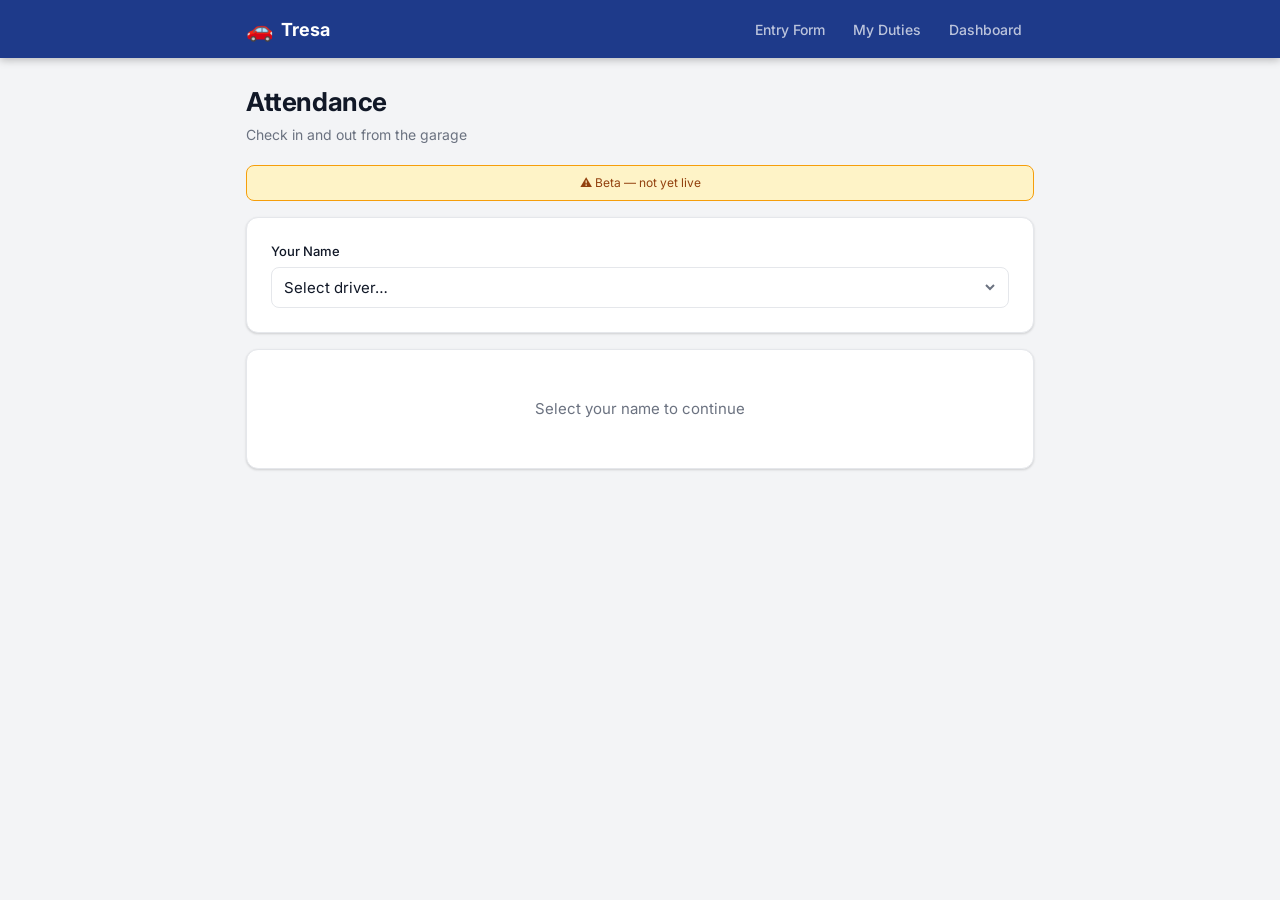
==== attendance.html @ 0ba32986 "Add attendance page (beta) with garage-gated check-in/out - New attendance.html page (not linked in " ====
<!DOCTYPE html>
<html lang="en">
<head>
  <meta charset="UTF-8">
  <meta name="viewport" content="width=device-width, initial-scale=1.0">
  <title>Tresa – Attendance</title>
  <link rel="stylesheet" href="css/styles.css">
  <link rel="preconnect" href="https://fonts.googleapis.com">
  <link href="https://fonts.googleapis.com/css2?family=Inter:wght@400;500;600;700&display=swap" rel="stylesheet">
  <style>
    .location-card {
      text-align: center;
      padding: 28px 20px;
    }
    .location-icon { font-size: 52px; margin-bottom: 10px; }
    .location-label { font-size: 17px; font-weight: 600; margin-bottom: 4px; }
    .location-sub   { font-size: 13px; color: var(--text-muted); }
    .action-btn {
      width: 100%;
      padding: 18px;
      font-size: 18px;
      font-weight: 700;
      border: none;
      border-radius: 12px;
      cursor: pointer;
      transition: background 0.2s, opacity 0.2s;
      color: #fff;
    }
    .action-btn:disabled { opacity: 0.45; cursor: not-allowed; }
    .action-btn.checkin  { background: #16a34a; }
    .action-btn.checkout { background: #dc2626; }
    .log-row {
      display: flex;
      align-items: center;
      justify-content: space-between;
      padding: 11px 0;
      border-bottom: 1px solid var(--border);
      font-size: 14px;
    }
    .log-row:last-child { border-bottom: none; }
    .badge-checkin  { background: #dcfce7; color: #16a34a; padding: 3px 10px; border-radius: 20px; font-weight: 600; font-size: 12px; }
    .badge-checkout { background: #fee2e2; color: #dc2626; padding: 3px 10px; border-radius: 20px; font-weight: 600; font-size: 12px; }
    .beta-banner {
      background: #fef3c7;
      border: 1px solid #f59e0b;
      border-radius: 8px;
      padding: 8px 14px;
      font-size: 12px;
      color: #92400e;
      margin-bottom: 16px;
      text-align: center;
    }
  </style>
</head>
<body>

<header class="app-header">
  <div class="container">
    <div class="header-inner">
      <a class="brand" href="index.html">
        <span class="brand-icon">🚗</span> Tresa
      </a>
      <nav class="nav">
        <a href="index.html"     class="nav-link">Entry Form</a>
        <a href="my-duties.html" class="nav-link">My Duties</a>
        <a href="dashboard.html" class="nav-link">Dashboard</a>
      </nav>
    </div>
  </div>
</header>

<main class="main">
  <div class="container">

    <div class="page-header">
      <h1>Attendance</h1>
      <p>Check in and out from the garage</p>
    </div>

    <div class="beta-banner">⚠️ Beta — not yet live</div>

    <!-- Driver picker -->
    <div class="card" style="margin-bottom:16px">
      <div class="field" style="margin:0">
        <label for="driverPicker">Your Name</label>
        <select id="driverPicker" onchange="selectDriver()">
          <option value="">Select driver…</option>
        </select>
      </div>
    </div>

    <!-- Prompt when no driver selected -->
    <div id="noDriver" class="card" style="text-align:center;padding:48px 20px;color:var(--text-muted)">
      Select your name to continue
    </div>

    <!-- Main content (hidden until driver selected) -->
    <div id="content" style="display:none">

      <!-- Location status -->
      <div class="card location-card" style="margin-bottom:16px">
        <div id="locationIcon" class="location-icon">📍</div>
        <div id="locationLabel" class="location-label" style="color:var(--text-muted)">Getting your location…</div>
        <div id="locationSub"   class="location-sub"></div>
      </div>

      <!-- Check-in / Check-out button -->
      <div style="margin-bottom:16px">
        <button id="actionBtn" class="action-btn checkin" onclick="handleAction()" disabled>
          Check In
        </button>
      </div>

      <!-- Today's log -->
      <div class="card">
        <div class="section-title"><span class="section-icon">🗒️</span> Today's Log</div>
        <div id="todayLog" style="color:var(--text-muted);text-align:center;padding:16px">Loading…</div>
      </div>

    </div>

  </div>
</main>

<script src="js/config.js"></script>
<script src="js/attendance.js"></script>
</body>
</html>
---- css/styles.css ----
/* ── Variables ─────────────────────────────────────────────────── */
:root {
  --primary:       #1d4ed8;
  --primary-dark:  #1e3a8a;
  --primary-light: #eff6ff;
  --success:       #15803d;
  --success-light: #dcfce7;
  --error:         #dc2626;
  --error-light:   #fee2e2;
  --warning:       #b45309;
  --warning-light: #fef3c7;
  --text:          #111827;
  --text-muted:    #6b7280;
  --border:        #e5e7eb;
  --bg:            #f3f4f6;
  --card:          #ffffff;
  --shadow:        0 1px 3px rgba(0,0,0,.10), 0 1px 2px rgba(0,0,0,.06);
  --shadow-md:     0 4px 6px rgba(0,0,0,.07), 0 2px 4px rgba(0,0,0,.06);
  --r:             8px;
  --r-lg:          12px;
}

/* ── Reset ─────────────────────────────────────────────────────── */
*, *::before, *::after { box-sizing: border-box; margin: 0; padding: 0; }

body {
  font-family: 'Inter', -apple-system, BlinkMacSystemFont, 'Segoe UI', sans-serif;
  background: var(--bg);
  color: var(--text);
  line-height: 1.5;
  min-height: 100vh;
  font-size: 15px;
}

/* ── Layout ─────────────────────────────────────────────────────── */
.container      { max-width: 820px;  margin: 0 auto; padding: 0 16px; }
.container-wide { max-width: 1160px; margin: 0 auto; padding: 0 16px; }

/* ── Header ─────────────────────────────────────────────────────── */
.app-header {
  background: var(--primary-dark);
  position: sticky; top: 0; z-index: 100;
  box-shadow: 0 2px 8px rgba(0,0,0,.25);
}
.header-inner {
  display: flex; align-items: center; justify-content: space-between;
  height: 58px;
}
.brand {
  display: flex; align-items: center; gap: 8px;
  color: #fff; text-decoration: none; font-weight: 700; font-size: 18px;
}
.brand-icon { font-size: 22px; }
.nav { display: flex; gap: 4px; }
.nav-link {
  color: rgba(255,255,255,.7); text-decoration: none;
  padding: 6px 12px; border-radius: 6px;
  font-size: 14px; font-weight: 500;
  transition: background .15s, color .15s;
}
.nav-link:hover, .nav-link.active {
  color: #fff; background: rgba(255,255,255,.18);
}

/* ── Main ───────────────────────────────────────────────────────── */
.main { padding: 24px 0 56px; }
.page-header { margin-bottom: 20px; }
.page-header h1 { font-size: 26px; font-weight: 700; letter-spacing: -.4px; }
.page-header p  { color: var(--text-muted); margin-top: 3px; font-size: 14px; }

/* ── Cards / Sections ───────────────────────────────────────────── */
.card {
  background: var(--card); border-radius: var(--r-lg);
  padding: 24px; box-shadow: var(--shadow);
  border: 1px solid var(--border);
}
.section-title {
  font-size: 15px; font-weight: 600;
  display: flex; align-items: center; gap: 8px;
  padding-bottom: 14px; margin-bottom: 18px;
  border-bottom: 1px solid var(--border);
}
.section-icon { font-size: 17px; }

/* ── Form grid ──────────────────────────────────────────────────── */
.form-stack { display: flex; flex-direction: column; gap: 18px; }
.grid { display: grid; gap: 14px;
  grid-template-columns: repeat(auto-fill, minmax(200px, 1fr)); }
.grid-2 { grid-template-columns: repeat(2, 1fr); }
.grid-3 { grid-template-columns: repeat(3, 1fr); }

.field { display: flex; flex-direction: column; gap: 5px; }
label  { font-size: 13px; font-weight: 500; }
.req   { color: var(--error); }

input, select {
  padding: 10px 12px;
  border: 1.5px solid var(--border);
  border-radius: var(--r);
  font-size: 15px; font-family: inherit;
  color: var(--text); background: #fff;
  width: 100%;
  transition: border-color .15s, box-shadow .15s;
  -webkit-appearance: none; appearance: none;
}
select {
  background-image: url("data:image/svg+xml,%3Csvg xmlns='http://www.w3.org/2000/svg' width='16' height='16' fill='none' stroke='%236b7280' stroke-width='2'%3E%3Cpolyline points='4 6 8 10 12 6'/%3E%3C/svg%3E");
  background-repeat: no-repeat; background-position: right 10px center;
  padding-right: 34px;
}
input:focus, select:focus {
  outline: none;
  border-color: var(--primary);
  box-shadow: 0 0 0 3px var(--primary-light);
}
input::placeholder { color: #9ca3af; }

/* ── Toggle (Yes / No) ──────────────────────────────────────────── */
.toggle-row   { display: flex; align-items: center; gap: 14px; flex-wrap: wrap; }
.toggle-group { display: flex; border: 1.5px solid var(--border); border-radius: var(--r); overflow: hidden; }
.toggle-btn {
  padding: 9px 22px; border: none; cursor: pointer;
  font-size: 14px; font-weight: 500; color: var(--text-muted);
  background: #fff; transition: background .15s, color .15s;
}
.toggle-btn.active  { background: var(--primary); color: #fff; }
.toggle-btn:hover:not(.active) { background: var(--bg); }

/* ── Live summary boxes ──────────────────────────────────────────── */
.info-box {
  border-radius: var(--r); padding: 12px 16px;
  display: flex; gap: 20px; flex-wrap: wrap;
  margin-top: 14px; font-size: 14px;
}
.info-box.blue   { background: var(--primary-light); }
.info-box.green  { background: var(--success-light); }
.info-box.yellow { background: var(--warning-light); }

.info-stat { display: flex; flex-direction: column; gap: 1px; }
.info-label { font-size: 12px; font-weight: 500; color: var(--text-muted); text-transform: uppercase; letter-spacing: .04em; }
.info-value { font-size: 18px; font-weight: 700; color: var(--primary-dark); }
.info-box.green .info-value  { color: var(--success); }
.info-box.yellow .info-value { color: var(--warning); }

.ot-preview {
  margin-top: 14px; border-radius: var(--r);
  padding: 14px 16px; background: var(--success-light);
  border: 1px solid #86efac;
  font-size: 14px; line-height: 1.7;
}
.ot-preview strong { font-weight: 600; }
.ot-preview .ot-total {
  font-size: 16px; font-weight: 700; color: var(--success);
  margin-top: 6px; padding-top: 6px; border-top: 1px solid #86efac;
}

/* ── Expenses total ──────────────────────────────────────────────── */
.exp-total {
  text-align: right; font-size: 15px;
  color: var(--text-muted); margin-top: 14px;
}
.exp-total strong { color: var(--error); font-size: 20px; margin-left: 6px; }

/* ── Buttons ─────────────────────────────────────────────────────── */
.btn {
  display: inline-flex; align-items: center; justify-content: center; gap: 6px;
  padding: 10px 20px; border: none; border-radius: var(--r);
  font-size: 14px; font-weight: 600; cursor: pointer;
  transition: background .15s, opacity .15s; text-decoration: none;
}
.btn-primary { background: var(--primary); color: #fff; }
.btn-primary:hover { background: var(--primary-dark); }
.btn-outline {
  background: var(--card); color: var(--text);
  border: 1.5px solid var(--border);
}
.btn-outline:hover { background: var(--bg); }
.btn-lg { padding: 13px 28px; font-size: 16px; width: 100%; }
.btn:disabled { opacity: .55; cursor: not-allowed; }

/* ── Alerts ──────────────────────────────────────────────────────── */
.alert {
  padding: 14px 18px; border-radius: var(--r);
  font-size: 14px; font-weight: 500; margin-top: 14px;
}
.alert-success { background: var(--success-light); color: var(--success); border: 1px solid #86efac; }
.alert-error   { background: var(--error-light);   color: var(--error);   border: 1px solid #fca5a5; }
.alert-warn    { background: var(--warning-light);  color: var(--warning); border: 1px solid #fcd34d; }

/* ── Dashboard stats grid ────────────────────────────────────────── */
.stats-grid { display: grid; gap: 14px; grid-template-columns: repeat(auto-fill, minmax(170px, 1fr)); margin-bottom: 20px; }
.stat-card { background: var(--card); border-radius: var(--r-lg); padding: 18px 20px; box-shadow: var(--shadow); border: 1px solid var(--border); }
.stat-label { font-size: 12px; font-weight: 500; color: var(--text-muted); text-transform: uppercase; letter-spacing: .05em; }
.stat-value { font-size: 26px; font-weight: 700; letter-spacing: -1px; margin-top: 4px; }
.stat-sub   { font-size: 12px; color: var(--text-muted); margin-top: 2px; }

/* ── Filter bar ──────────────────────────────────────────────────── */
.filter-bar {
  background: var(--card); border-radius: var(--r-lg);
  padding: 14px 18px; box-shadow: var(--shadow);
  border: 1px solid var(--border); margin-bottom: 18px;
  display: flex; flex-wrap: wrap; gap: 12px; align-items: flex-end;
}
.filter-field { display: flex; flex-direction: column; gap: 4px; flex: 1; min-width: 130px; }
.filter-field label { font-size: 11px; text-transform: uppercase; letter-spacing: .05em; color: var(--text-muted); font-weight: 600; }
.filter-field input, .filter-field select { font-size: 14px; padding: 7px 10px; }

/* ── Tabs ────────────────────────────────────────────────────────── */
.tabs {
  display: flex; gap: 4px; background: var(--card);
  padding: 5px; border-radius: var(--r-lg);
  box-shadow: var(--shadow); border: 1px solid var(--border);
  margin-bottom: 18px; flex-wrap: wrap;
}
.tab {
  flex: 1; min-width: 90px; padding: 8px 14px;
  border: none; background: transparent; border-radius: var(--r);
  font-size: 14px; font-weight: 500; cursor: pointer;
  color: var(--text-muted); transition: background .15s, color .15s;
}
.tab.active { background: var(--primary); color: #fff; }
.tab-panel  { display: none; }
.tab-panel.active { display: block; }

/* ── Table ───────────────────────────────────────────────────────── */
.table-wrap {
  background: var(--card); border-radius: var(--r-lg);
  box-shadow: var(--shadow); border: 1px solid var(--border); overflow: hidden;
}
.table-head {
  display: flex; align-items: center; justify-content: space-between;
  padding: 14px 18px; border-bottom: 1px solid var(--border); flex-wrap: wrap; gap: 8px;
}
.table-title { font-size: 15px; font-weight: 600; }
.table-count { font-size: 13px; color: var(--text-muted); }
.table-scroll { overflow-x: auto; }
table { width: 100%; border-collapse: collapse; font-size: 13px; }
th {
  background: var(--bg); padding: 9px 14px; text-align: left;
  font-size: 11px; font-weight: 600; text-transform: uppercase;
  letter-spacing: .05em; color: var(--text-muted);
  border-bottom: 1px solid var(--border); white-space: nowrap;
}
td { padding: 11px 14px; border-bottom: 1px solid var(--border); vertical-align: middle; }
tr:last-child td { border-bottom: none; }
tr:hover td { background: #fafafa; }

/* ── Badges ──────────────────────────────────────────────────────── */
.badge {
  display: inline-block; padding: 3px 8px;
  border-radius: 9999px; font-size: 11px; font-weight: 600; white-space: nowrap;
}
.badge-blue   { background: var(--primary-light); color: var(--primary); }
.badge-green  { background: var(--success-light); color: var(--success); }
.badge-yellow { background: var(--warning-light); color: var(--warning); }
.badge-red    { background: var(--error-light);   color: var(--error); }

/* ── Driver cards ────────────────────────────────────────────────── */
.driver-cards { display: grid; gap: 14px; grid-template-columns: repeat(auto-fill, minmax(230px, 1fr)); margin-bottom: 20px; }
.driver-card { background: var(--card); border-radius: var(--r-lg); padding: 18px 20px; box-shadow: var(--shadow); border: 1px solid var(--border); }
.driver-name { font-size: 15px; font-weight: 600; margin-bottom: 12px; display: flex; align-items: center; gap: 8px; }
.driver-name::before { content: ''; width: 8px; height: 8px; background: var(--primary); border-radius: 50%; flex-shrink: 0; }
.drow { display: flex; justify-content: space-between; align-items: center; padding: 5px 0; border-bottom: 1px solid var(--border); font-size: 13px; }
.drow:last-child { border-bottom: none; }
.drow .lbl { color: var(--text-muted); }
.drow .val { font-weight: 600; }

/* ── Salary report table ─────────────────────────────────────────── */
.salary-row-total { font-weight: 700; background: var(--primary-light); }

/* ── Loading / empty ─────────────────────────────────────────────── */
.loading-cell, .empty-cell { padding: 48px; text-align: center; color: var(--text-muted); }
.spinner {
  width: 30px; height: 30px; border-radius: 50%;
  border: 3px solid var(--border); border-top-color: var(--primary);
  animation: spin .7s linear infinite; margin: 0 auto 12px;
}
@keyframes spin { to { transform: rotate(360deg); } }
.empty-icon { font-size: 40px; margin-bottom: 10px; }

/* ── Success allowance summary ───────────────────────────────────── */
.success-allowance {
  background: var(--success-light); border: 1px solid #86efac;
  border-radius: var(--r-lg); padding: 16px 20px;
  max-width: 340px; margin: 0 auto; text-align: left;
}
.sum-label {
  font-size: 12px; font-weight: 600; text-transform: uppercase;
  letter-spacing: .05em; color: var(--success); margin-bottom: 10px;
}
.sum-row {
  display: flex; justify-content: space-between; align-items: center;
  font-size: 14px; padding: 4px 0; border-bottom: 1px solid #bbf7d0;
}
.sum-row:last-of-type { border-bottom: none; }
.sum-note {
  font-size: 12px; color: var(--text-muted); padding: 2px 0 6px;
}
.sum-total {
  display: flex; justify-content: space-between; align-items: center;
  font-size: 16px; font-weight: 700; color: var(--success);
  margin-top: 8px; padding-top: 8px; border-top: 2px solid #86efac;
}

/* ── Password screen ─────────────────────────────────────────────── */
.pw-screen {
  min-height: 100vh; display: flex;
  align-items: center; justify-content: center; background: var(--bg);
}
.pw-card {
  background: var(--card); border-radius: var(--r-lg);
  padding: 40px 36px; box-shadow: var(--shadow-md);
  border: 1px solid var(--border); width: 100%; max-width: 360px; text-align: center;
}
.pw-card h2 { font-size: 22px; font-weight: 700; margin-bottom: 6px; }
.pw-card p  { color: var(--text-muted); margin-bottom: 22px; font-size: 14px; }

/* ── Responsive ──────────────────────────────────────────────────── */
@media (max-width: 600px) {
  .grid   { grid-template-columns: 1fr; }
  .grid-2 { grid-template-columns: repeat(2, 1fr); }
  .grid-3 { grid-template-columns: repeat(2, 1fr); }
  .stats-grid { grid-template-columns: repeat(2, 1fr); }
  .page-header h1 { font-size: 22px; }
  .driver-cards { grid-template-columns: 1fr; }
  .filter-bar { flex-direction: column; }
  .filter-field { width: 100%; }
  .tabs { gap: 2px; }
  .tab  { font-size: 13px; padding: 7px 8px; }
}
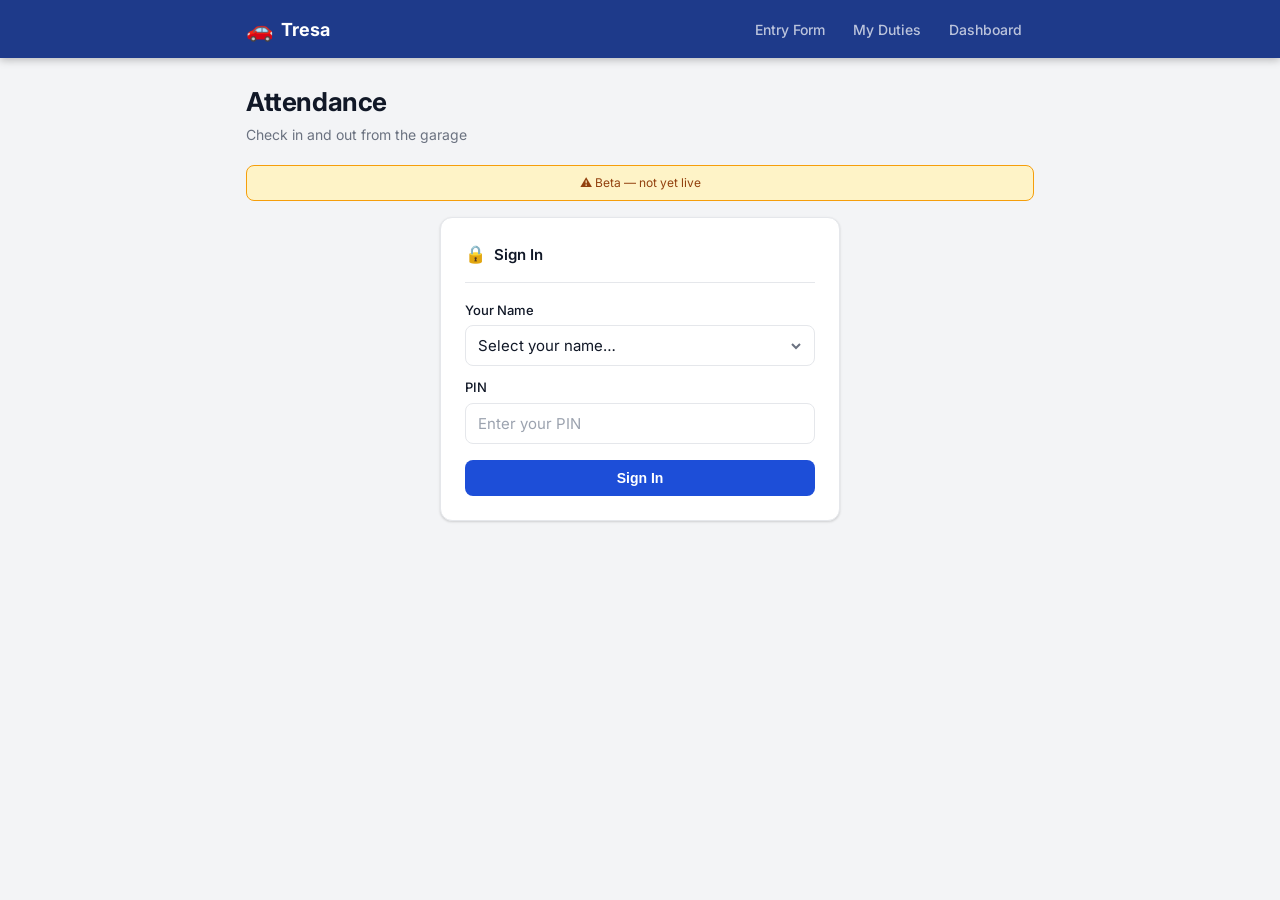
==== commit dfd51f18: "Add PIN login to attendance page Co-Authored-By: Claude Sonnet 4.6 <noreply@anthropic.com>" ====
--- a/attendance.html
+++ b/attendance.html
@@ -79,19 +79,35 @@
 
     <div class="beta-banner">⚠️ Beta — not yet live</div>
 
-    <!-- Driver picker -->
-    <div class="card" style="margin-bottom:16px">
-      <div class="field" style="margin:0">
+    <!-- Login card -->
+    <div id="loginCard" class="card" style="max-width:400px;margin:0 auto 24px">
+      <div class="section-title"><span class="section-icon">🔒</span> Sign In</div>
+      <div class="field">
         <label for="driverPicker">Your Name</label>
-        <select id="driverPicker" onchange="selectDriver()">
-          <option value="">Select driver…</option>
+        <select id="driverPicker">
+          <option value="">Select your name…</option>
         </select>
       </div>
+      <div class="field" style="margin-top:12px">
+        <label for="pinInput">PIN</label>
+        <input type="password" id="pinInput" placeholder="Enter your PIN"
+               maxlength="10" inputmode="numeric"
+               onkeydown="if(event.key==='Enter') handleLogin()">
+      </div>
+      <div id="loginError" class="alert alert-error" style="display:none;margin-top:10px">
+        ❌ Incorrect PIN. Please try again.
+      </div>
+      <button class="btn btn-primary" style="width:100%;margin-top:16px" onclick="handleLogin()">
+        Sign In
+      </button>
     </div>
 
-    <!-- Prompt when no driver selected -->
-    <div id="noDriver" class="card" style="text-align:center;padding:48px 20px;color:var(--text-muted)">
-      Select your name to continue
+    <!-- Logged-in bar -->
+    <div id="loggedInBar" style="display:none;margin-bottom:16px;display:none">
+      <div style="display:flex;align-items:center;justify-content:space-between">
+        <span style="font-weight:600;color:var(--text)">👤 <span id="loggedInName"></span></span>
+        <button class="btn" style="padding:4px 12px;font-size:12px" onclick="logout()">Log out</button>
+      </div>
     </div>
 
     <!-- Main content (hidden until driver selected) -->
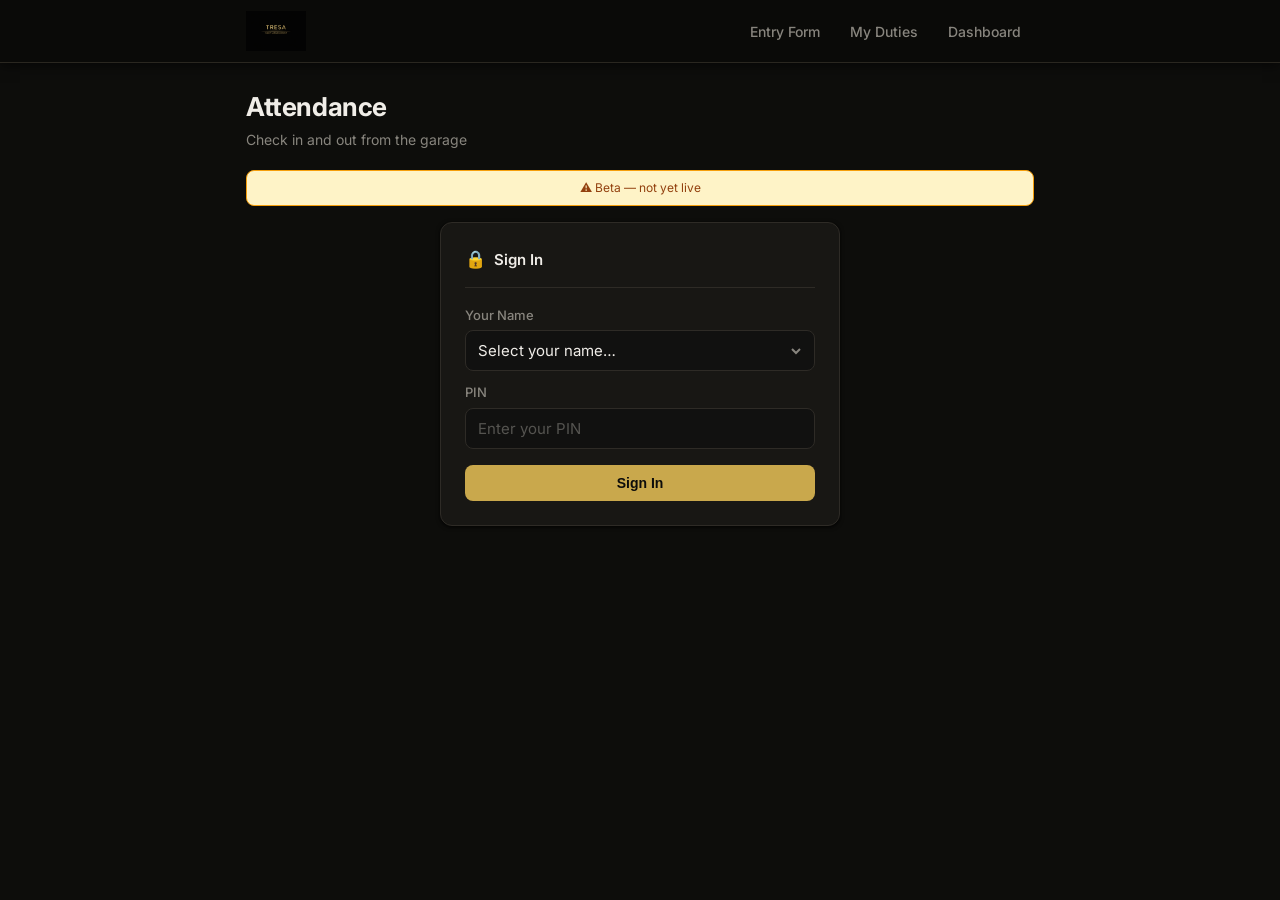
==== commit 3fd35449: "Rebrand to Tresa black/gold theme; replace emoji with logo - Rewrote CSS with dark (#0d0d0b) backgro" ====
--- a/attendance.html
+++ b/attendance.html
@@ -58,7 +58,7 @@
   <div class="container">
     <div class="header-inner">
       <a class="brand" href="index.html">
-        <span class="brand-icon">🚗</span> Tresa
+        <img src="Branding/Tresa Fleet Logo.png" alt="Tresa Fleet Management" class="brand-logo">
       </a>
       <nav class="nav">
         <a href="index.html"     class="nav-link">Entry Form</a>
--- a/css/styles.css
+++ b/css/styles.css
@@ -1,21 +1,21 @@
 /* ── Variables ─────────────────────────────────────────────────── */
 :root {
-  --primary:       #1d4ed8;
-  --primary-dark:  #1e3a8a;
-  --primary-light: #eff6ff;
-  --success:       #15803d;
-  --success-light: #dcfce7;
-  --error:         #dc2626;
-  --error-light:   #fee2e2;
-  --warning:       #b45309;
-  --warning-light: #fef3c7;
-  --text:          #111827;
-  --text-muted:    #6b7280;
-  --border:        #e5e7eb;
-  --bg:            #f3f4f6;
-  --card:          #ffffff;
-  --shadow:        0 1px 3px rgba(0,0,0,.10), 0 1px 2px rgba(0,0,0,.06);
-  --shadow-md:     0 4px 6px rgba(0,0,0,.07), 0 2px 4px rgba(0,0,0,.06);
+  --primary:       #c9a84c;
+  --primary-dark:  #a8842a;
+  --primary-light: rgba(201,168,76,.13);
+  --success:       #4ade80;
+  --success-light: rgba(74,222,128,.13);
+  --error:         #f87171;
+  --error-light:   rgba(248,113,113,.13);
+  --warning:       #fbbf24;
+  --warning-light: rgba(251,191,36,.13);
+  --text:          #f0ede8;
+  --text-muted:    #88857e;
+  --border:        #2e2b26;
+  --bg:            #0d0d0b;
+  --card:          #181714;
+  --shadow:        0 1px 4px rgba(0,0,0,.55), 0 1px 2px rgba(0,0,0,.4);
+  --shadow-md:     0 4px 16px rgba(0,0,0,.7), 0 2px 6px rgba(0,0,0,.5);
   --r:             8px;
   --r-lg:          12px;
 }
@@ -38,35 +38,39 @@
 
 /* ── Header ─────────────────────────────────────────────────────── */
 .app-header {
-  background: var(--primary-dark);
+  background: #0a0a08;
+  border-bottom: 1px solid #2a2720;
   position: sticky; top: 0; z-index: 100;
-  box-shadow: 0 2px 8px rgba(0,0,0,.25);
+  box-shadow: 0 2px 12px rgba(0,0,0,.6);
 }
 .header-inner {
   display: flex; align-items: center; justify-content: space-between;
-  height: 58px;
+  height: 62px;
 }
 .brand {
-  display: flex; align-items: center; gap: 8px;
-  color: #fff; text-decoration: none; font-weight: 700; font-size: 18px;
-}
-.brand-icon { font-size: 22px; }
+  display: flex; align-items: center;
+  text-decoration: none;
+}
+.brand-logo { height: 40px; width: auto; display: block; }
+
 .nav { display: flex; gap: 4px; }
 .nav-link {
-  color: rgba(255,255,255,.7); text-decoration: none;
-  padding: 6px 12px; border-radius: 6px;
+  color: var(--text-muted); text-decoration: none;
+  padding: 6px 13px; border-radius: 6px;
   font-size: 14px; font-weight: 500;
   transition: background .15s, color .15s;
 }
-.nav-link:hover, .nav-link.active {
-  color: #fff; background: rgba(255,255,255,.18);
-}
+.nav-link:hover  { color: var(--primary); background: var(--primary-light); }
+.nav-link.active { color: var(--primary); background: var(--primary-light); }
 
 /* ── Main ───────────────────────────────────────────────────────── */
 .main { padding: 24px 0 56px; }
 .page-header { margin-bottom: 20px; }
-.page-header h1 { font-size: 26px; font-weight: 700; letter-spacing: -.4px; }
-.page-header p  { color: var(--text-muted); margin-top: 3px; font-size: 14px; }
+.page-header h1 {
+  font-size: 26px; font-weight: 700; letter-spacing: -.4px;
+  color: var(--text);
+}
+.page-header p { color: var(--text-muted); margin-top: 3px; font-size: 14px; }
 
 /* ── Cards / Sections ───────────────────────────────────────────── */
 .card {
@@ -75,7 +79,7 @@
   border: 1px solid var(--border);
 }
 .section-title {
-  font-size: 15px; font-weight: 600;
+  font-size: 15px; font-weight: 600; color: var(--text);
   display: flex; align-items: center; gap: 8px;
   padding-bottom: 14px; margin-bottom: 18px;
   border-bottom: 1px solid var(--border);
@@ -90,7 +94,7 @@
 .grid-3 { grid-template-columns: repeat(3, 1fr); }
 
 .field { display: flex; flex-direction: column; gap: 5px; }
-label  { font-size: 13px; font-weight: 500; }
+label  { font-size: 13px; font-weight: 500; color: var(--text-muted); }
 .req   { color: var(--error); }
 
 input, select {
@@ -98,13 +102,13 @@
   border: 1.5px solid var(--border);
   border-radius: var(--r);
   font-size: 15px; font-family: inherit;
-  color: var(--text); background: #fff;
+  color: var(--text); background: #111110;
   width: 100%;
   transition: border-color .15s, box-shadow .15s;
   -webkit-appearance: none; appearance: none;
 }
 select {
-  background-image: url("data:image/svg+xml,%3Csvg xmlns='http://www.w3.org/2000/svg' width='16' height='16' fill='none' stroke='%236b7280' stroke-width='2'%3E%3Cpolyline points='4 6 8 10 12 6'/%3E%3C/svg%3E");
+  background-image: url("data:image/svg+xml,%3Csvg xmlns='http://www.w3.org/2000/svg' width='16' height='16' fill='none' stroke='%2388857e' stroke-width='2'%3E%3Cpolyline points='4 6 8 10 12 6'/%3E%3C/svg%3E");
   background-repeat: no-repeat; background-position: right 10px center;
   padding-right: 34px;
 }
@@ -113,7 +117,7 @@
   border-color: var(--primary);
   box-shadow: 0 0 0 3px var(--primary-light);
 }
-input::placeholder { color: #9ca3af; }
+input::placeholder { color: #555450; }
 
 /* ── Toggle (Yes / No) ──────────────────────────────────────────── */
 .toggle-row   { display: flex; align-items: center; gap: 14px; flex-wrap: wrap; }
@@ -121,10 +125,10 @@
 .toggle-btn {
   padding: 9px 22px; border: none; cursor: pointer;
   font-size: 14px; font-weight: 500; color: var(--text-muted);
-  background: #fff; transition: background .15s, color .15s;
-}
-.toggle-btn.active  { background: var(--primary); color: #fff; }
-.toggle-btn:hover:not(.active) { background: var(--bg); }
+  background: #111110; transition: background .15s, color .15s;
+}
+.toggle-btn.active { background: var(--primary); color: #0d0d0b; }
+.toggle-btn:hover:not(.active) { background: var(--border); }
 
 /* ── Live summary boxes ──────────────────────────────────────────── */
 .info-box {
@@ -132,26 +136,26 @@
   display: flex; gap: 20px; flex-wrap: wrap;
   margin-top: 14px; font-size: 14px;
 }
-.info-box.blue   { background: var(--primary-light); }
-.info-box.green  { background: var(--success-light); }
-.info-box.yellow { background: var(--warning-light); }
-
-.info-stat { display: flex; flex-direction: column; gap: 1px; }
+.info-box.blue   { background: var(--primary-light); border: 1px solid rgba(201,168,76,.25); }
+.info-box.green  { background: var(--success-light); border: 1px solid rgba(74,222,128,.25); }
+.info-box.yellow { background: var(--warning-light); border: 1px solid rgba(251,191,36,.25); }
+
+.info-stat  { display: flex; flex-direction: column; gap: 1px; }
 .info-label { font-size: 12px; font-weight: 500; color: var(--text-muted); text-transform: uppercase; letter-spacing: .04em; }
-.info-value { font-size: 18px; font-weight: 700; color: var(--primary-dark); }
+.info-value { font-size: 18px; font-weight: 700; color: var(--primary); }
 .info-box.green .info-value  { color: var(--success); }
 .info-box.yellow .info-value { color: var(--warning); }
 
 .ot-preview {
   margin-top: 14px; border-radius: var(--r);
   padding: 14px 16px; background: var(--success-light);
-  border: 1px solid #86efac;
+  border: 1px solid rgba(74,222,128,.3);
   font-size: 14px; line-height: 1.7;
 }
 .ot-preview strong { font-weight: 600; }
 .ot-preview .ot-total {
   font-size: 16px; font-weight: 700; color: var(--success);
-  margin-top: 6px; padding-top: 6px; border-top: 1px solid #86efac;
+  margin-top: 6px; padding-top: 6px; border-top: 1px solid rgba(74,222,128,.3);
 }
 
 /* ── Expenses total ──────────────────────────────────────────────── */
@@ -159,7 +163,7 @@
   text-align: right; font-size: 15px;
   color: var(--text-muted); margin-top: 14px;
 }
-.exp-total strong { color: var(--error); font-size: 20px; margin-left: 6px; }
+.exp-total strong { color: var(--primary); font-size: 20px; margin-left: 6px; }
 
 /* ── Buttons ─────────────────────────────────────────────────────── */
 .btn {
@@ -168,30 +172,33 @@
   font-size: 14px; font-weight: 600; cursor: pointer;
   transition: background .15s, opacity .15s; text-decoration: none;
 }
-.btn-primary { background: var(--primary); color: #fff; }
-.btn-primary:hover { background: var(--primary-dark); }
+.btn-primary { background: var(--primary); color: #0d0d0b; }
+.btn-primary:hover { background: var(--primary-dark); color: #fff; }
 .btn-outline {
-  background: var(--card); color: var(--text);
+  background: transparent; color: var(--text-muted);
   border: 1.5px solid var(--border);
 }
-.btn-outline:hover { background: var(--bg); }
+.btn-outline:hover { border-color: var(--primary); color: var(--primary); }
 .btn-lg { padding: 13px 28px; font-size: 16px; width: 100%; }
-.btn:disabled { opacity: .55; cursor: not-allowed; }
+.btn:disabled { opacity: .45; cursor: not-allowed; }
 
 /* ── Alerts ──────────────────────────────────────────────────────── */
 .alert {
   padding: 14px 18px; border-radius: var(--r);
   font-size: 14px; font-weight: 500; margin-top: 14px;
 }
-.alert-success { background: var(--success-light); color: var(--success); border: 1px solid #86efac; }
-.alert-error   { background: var(--error-light);   color: var(--error);   border: 1px solid #fca5a5; }
-.alert-warn    { background: var(--warning-light);  color: var(--warning); border: 1px solid #fcd34d; }
+.alert-success { background: var(--success-light); color: var(--success); border: 1px solid rgba(74,222,128,.35); }
+.alert-error   { background: var(--error-light);   color: var(--error);   border: 1px solid rgba(248,113,113,.35); }
+.alert-warn    { background: var(--warning-light);  color: var(--warning); border: 1px solid rgba(251,191,36,.35); }
 
 /* ── Dashboard stats grid ────────────────────────────────────────── */
 .stats-grid { display: grid; gap: 14px; grid-template-columns: repeat(auto-fill, minmax(170px, 1fr)); margin-bottom: 20px; }
-.stat-card { background: var(--card); border-radius: var(--r-lg); padding: 18px 20px; box-shadow: var(--shadow); border: 1px solid var(--border); }
+.stat-card {
+  background: var(--card); border-radius: var(--r-lg);
+  padding: 18px 20px; box-shadow: var(--shadow); border: 1px solid var(--border);
+}
 .stat-label { font-size: 12px; font-weight: 500; color: var(--text-muted); text-transform: uppercase; letter-spacing: .05em; }
-.stat-value { font-size: 26px; font-weight: 700; letter-spacing: -1px; margin-top: 4px; }
+.stat-value { font-size: 26px; font-weight: 700; letter-spacing: -1px; margin-top: 4px; color: var(--text); }
 .stat-sub   { font-size: 12px; color: var(--text-muted); margin-top: 2px; }
 
 /* ── Filter bar ──────────────────────────────────────────────────── */
@@ -218,7 +225,8 @@
   font-size: 14px; font-weight: 500; cursor: pointer;
   color: var(--text-muted); transition: background .15s, color .15s;
 }
-.tab.active { background: var(--primary); color: #fff; }
+.tab:hover  { color: var(--primary); }
+.tab.active { background: var(--primary); color: #0d0d0b; font-weight: 700; }
 .tab-panel  { display: none; }
 .tab-panel.active { display: block; }
 
@@ -231,19 +239,19 @@
   display: flex; align-items: center; justify-content: space-between;
   padding: 14px 18px; border-bottom: 1px solid var(--border); flex-wrap: wrap; gap: 8px;
 }
-.table-title { font-size: 15px; font-weight: 600; }
+.table-title { font-size: 15px; font-weight: 600; color: var(--text); }
 .table-count { font-size: 13px; color: var(--text-muted); }
 .table-scroll { overflow-x: auto; }
 table { width: 100%; border-collapse: collapse; font-size: 13px; }
 th {
-  background: var(--bg); padding: 9px 14px; text-align: left;
+  background: #111110; padding: 9px 14px; text-align: left;
   font-size: 11px; font-weight: 600; text-transform: uppercase;
   letter-spacing: .05em; color: var(--text-muted);
   border-bottom: 1px solid var(--border); white-space: nowrap;
 }
-td { padding: 11px 14px; border-bottom: 1px solid var(--border); vertical-align: middle; }
+td { padding: 11px 14px; border-bottom: 1px solid var(--border); vertical-align: middle; color: var(--text); }
 tr:last-child td { border-bottom: none; }
-tr:hover td { background: #fafafa; }
+tr:hover td { background: rgba(201,168,76,.04); }
 
 /* ── Badges ──────────────────────────────────────────────────────── */
 .badge {
@@ -257,16 +265,19 @@
 
 /* ── Driver cards ────────────────────────────────────────────────── */
 .driver-cards { display: grid; gap: 14px; grid-template-columns: repeat(auto-fill, minmax(230px, 1fr)); margin-bottom: 20px; }
-.driver-card { background: var(--card); border-radius: var(--r-lg); padding: 18px 20px; box-shadow: var(--shadow); border: 1px solid var(--border); }
-.driver-name { font-size: 15px; font-weight: 600; margin-bottom: 12px; display: flex; align-items: center; gap: 8px; }
+.driver-card {
+  background: var(--card); border-radius: var(--r-lg);
+  padding: 18px 20px; box-shadow: var(--shadow); border: 1px solid var(--border);
+}
+.driver-name { font-size: 15px; font-weight: 600; margin-bottom: 12px; display: flex; align-items: center; gap: 8px; color: var(--text); }
 .driver-name::before { content: ''; width: 8px; height: 8px; background: var(--primary); border-radius: 50%; flex-shrink: 0; }
 .drow { display: flex; justify-content: space-between; align-items: center; padding: 5px 0; border-bottom: 1px solid var(--border); font-size: 13px; }
 .drow:last-child { border-bottom: none; }
 .drow .lbl { color: var(--text-muted); }
-.drow .val { font-weight: 600; }
+.drow .val { font-weight: 600; color: var(--text); }
 
 /* ── Salary report table ─────────────────────────────────────────── */
-.salary-row-total { font-weight: 700; background: var(--primary-light); }
+.salary-row-total { font-weight: 700; background: var(--primary-light); color: var(--primary); }
 
 /* ── Loading / empty ─────────────────────────────────────────────── */
 .loading-cell, .empty-cell { padding: 48px; text-align: center; color: var(--text-muted); }
@@ -280,7 +291,7 @@
 
 /* ── Success allowance summary ───────────────────────────────────── */
 .success-allowance {
-  background: var(--success-light); border: 1px solid #86efac;
+  background: var(--success-light); border: 1px solid rgba(74,222,128,.3);
   border-radius: var(--r-lg); padding: 16px 20px;
   max-width: 340px; margin: 0 auto; text-align: left;
 }
@@ -290,16 +301,15 @@
 }
 .sum-row {
   display: flex; justify-content: space-between; align-items: center;
-  font-size: 14px; padding: 4px 0; border-bottom: 1px solid #bbf7d0;
+  font-size: 14px; padding: 4px 0; border-bottom: 1px solid rgba(74,222,128,.2);
+  color: var(--text);
 }
 .sum-row:last-of-type { border-bottom: none; }
-.sum-note {
-  font-size: 12px; color: var(--text-muted); padding: 2px 0 6px;
-}
+.sum-note { font-size: 12px; color: var(--text-muted); padding: 2px 0 6px; }
 .sum-total {
   display: flex; justify-content: space-between; align-items: center;
   font-size: 16px; font-weight: 700; color: var(--success);
-  margin-top: 8px; padding-top: 8px; border-top: 2px solid #86efac;
+  margin-top: 8px; padding-top: 8px; border-top: 2px solid rgba(74,222,128,.4);
 }
 
 /* ── Password screen ─────────────────────────────────────────────── */
@@ -312,7 +322,7 @@
   padding: 40px 36px; box-shadow: var(--shadow-md);
   border: 1px solid var(--border); width: 100%; max-width: 360px; text-align: center;
 }
-.pw-card h2 { font-size: 22px; font-weight: 700; margin-bottom: 6px; }
+.pw-card h2 { font-size: 22px; font-weight: 700; margin-bottom: 6px; color: var(--text); }
 .pw-card p  { color: var(--text-muted); margin-bottom: 22px; font-size: 14px; }
 
 /* ── Responsive ──────────────────────────────────────────────────── */
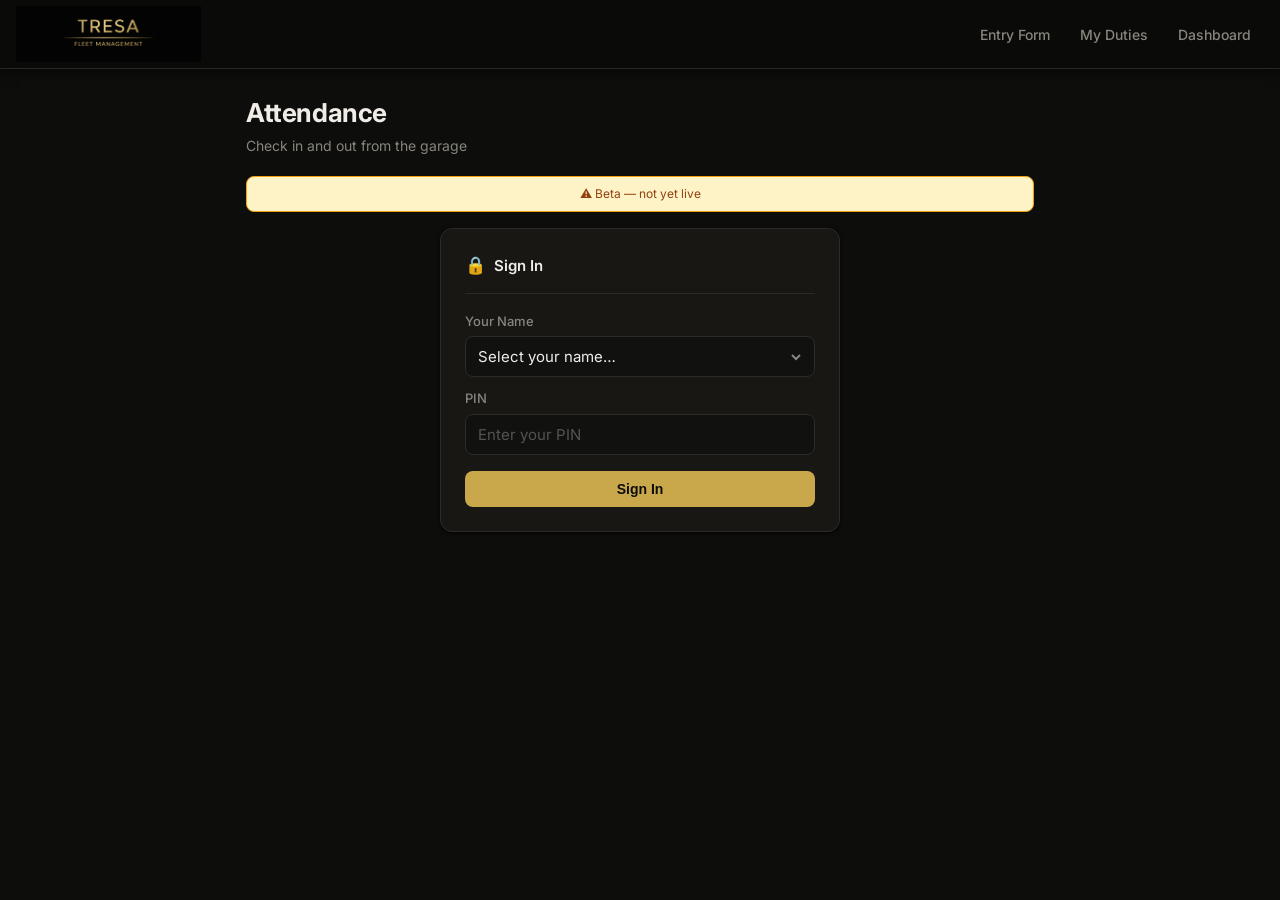
==== commit ed469587: "Use cropped logo in nav header; Invoice Header for payslip letterhead - Logo cropped via object-fit:" ====
--- a/attendance.html
+++ b/attendance.html
@@ -55,17 +55,15 @@
 <body>
 
 <header class="app-header">
-  <div class="container">
-    <div class="header-inner">
-      <a class="brand" href="index.html">
-        <img src="Branding/Tresa Fleet Logo.png" alt="Tresa Fleet Management" class="brand-logo">
-      </a>
-      <nav class="nav">
-        <a href="index.html"     class="nav-link">Entry Form</a>
-        <a href="my-duties.html" class="nav-link">My Duties</a>
-        <a href="dashboard.html" class="nav-link">Dashboard</a>
-      </nav>
-    </div>
+  <div class="nav-bar">
+    <a href="index.html">
+      <img src="Branding/Tresa Fleet Logo.png" alt="Tresa Fleet Management" class="brand-logo">
+    </a>
+    <nav class="nav">
+      <a href="index.html"     class="nav-link">Entry Form</a>
+      <a href="my-duties.html" class="nav-link">My Duties</a>
+      <a href="dashboard.html" class="nav-link">Dashboard</a>
+    </nav>
   </div>
 </header>
 
--- a/css/styles.css
+++ b/css/styles.css
@@ -43,15 +43,20 @@
   position: sticky; top: 0; z-index: 100;
   box-shadow: 0 2px 12px rgba(0,0,0,.6);
 }
-.header-inner {
-  display: flex; align-items: center; justify-content: space-between;
-  height: 62px;
-}
-.brand {
-  display: flex; align-items: center;
-  text-decoration: none;
-}
-.brand-logo { height: 40px; width: auto; display: block; }
+.invoice-header-img {
+  width: 100%; height: auto; display: block;
+}
+.nav-bar {
+  display: flex; justify-content: space-between; align-items: center;
+  padding: 6px 16px;
+}
+.brand-logo {
+  height: 56px;
+  width: 185px;
+  object-fit: cover;
+  object-position: center 45%;
+  display: block;
+}
 
 .nav { display: flex; gap: 4px; }
 .nav-link {
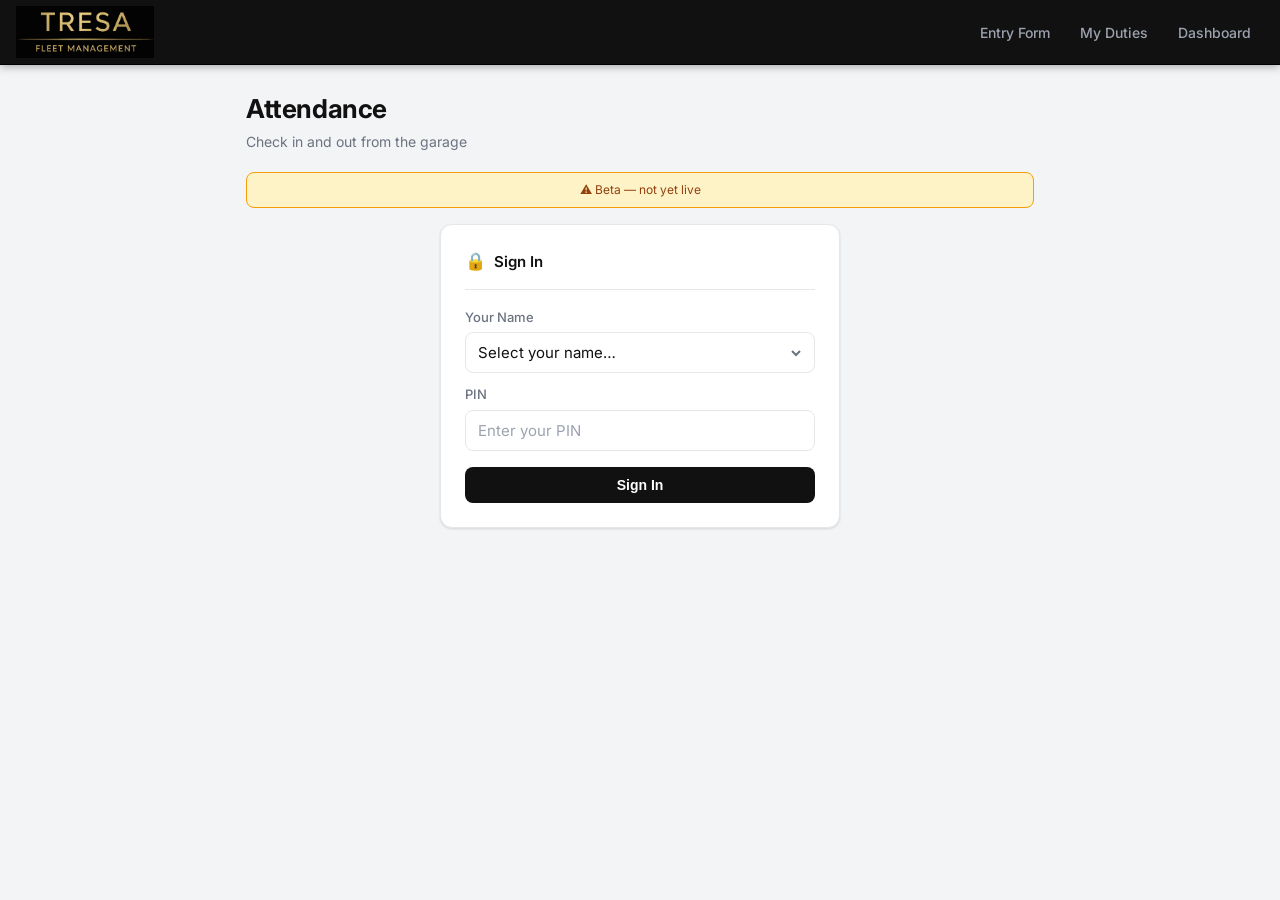
==== commit a2f5212f: "Use cropped logo image in nav header; remove CSS crop workaround Co-Authored-By: Claude Sonnet 4.6 <" ====
--- a/attendance.html
+++ b/attendance.html
@@ -57,7 +57,7 @@
 <header class="app-header">
   <div class="nav-bar">
     <a href="index.html">
-      <img src="Branding/Tresa Fleet Logo.png" alt="Tresa Fleet Management" class="brand-logo">
+      <img src="Branding/Tresa Fleet Logo cropped.png" alt="Tresa Fleet Management" class="brand-logo">
     </a>
     <nav class="nav">
       <a href="index.html"     class="nav-link">Entry Form</a>
--- a/css/styles.css
+++ b/css/styles.css
@@ -1,21 +1,21 @@
 /* ── Variables ─────────────────────────────────────────────────── */
 :root {
-  --primary:       #c9a84c;
-  --primary-dark:  #a8842a;
-  --primary-light: rgba(201,168,76,.13);
-  --success:       #4ade80;
-  --success-light: rgba(74,222,128,.13);
-  --error:         #f87171;
-  --error-light:   rgba(248,113,113,.13);
-  --warning:       #fbbf24;
-  --warning-light: rgba(251,191,36,.13);
-  --text:          #f0ede8;
-  --text-muted:    #88857e;
-  --border:        #2e2b26;
-  --bg:            #0d0d0b;
-  --card:          #181714;
-  --shadow:        0 1px 4px rgba(0,0,0,.55), 0 1px 2px rgba(0,0,0,.4);
-  --shadow-md:     0 4px 16px rgba(0,0,0,.7), 0 2px 6px rgba(0,0,0,.5);
+  --primary:       #111111;
+  --primary-dark:  #000000;
+  --primary-light: rgba(0,0,0,.06);
+  --success:       #16a34a;
+  --success-light: rgba(22,163,74,.08);
+  --error:         #dc2626;
+  --error-light:   rgba(220,38,38,.08);
+  --warning:       #d97706;
+  --warning-light: rgba(217,119,6,.08);
+  --text:          #111111;
+  --text-muted:    #6b7280;
+  --border:        #e5e7eb;
+  --bg:            #f3f4f6;
+  --card:          #ffffff;
+  --shadow:        0 1px 3px rgba(0,0,0,.08), 0 1px 2px rgba(0,0,0,.05);
+  --shadow-md:     0 4px 16px rgba(0,0,0,.1),  0 2px 6px rgba(0,0,0,.07);
   --r:             8px;
   --r-lg:          12px;
 }
@@ -38,10 +38,10 @@
 
 /* ── Header ─────────────────────────────────────────────────────── */
 .app-header {
-  background: #0a0a08;
-  border-bottom: 1px solid #2a2720;
+  background: #111111;
+  border-bottom: 1px solid #000;
   position: sticky; top: 0; z-index: 100;
-  box-shadow: 0 2px 12px rgba(0,0,0,.6);
+  box-shadow: 0 2px 8px rgba(0,0,0,.3);
 }
 .invoice-header-img {
   width: 100%; height: auto; display: block;
@@ -51,22 +51,20 @@
   padding: 6px 16px;
 }
 .brand-logo {
-  height: 56px;
-  width: 185px;
-  object-fit: cover;
-  object-position: center 45%;
+  height: 52px;
+  width: auto;
   display: block;
 }
 
 .nav { display: flex; gap: 4px; }
 .nav-link {
-  color: var(--text-muted); text-decoration: none;
+  color: #9ca3af; text-decoration: none;
   padding: 6px 13px; border-radius: 6px;
   font-size: 14px; font-weight: 500;
   transition: background .15s, color .15s;
 }
-.nav-link:hover  { color: var(--primary); background: var(--primary-light); }
-.nav-link.active { color: var(--primary); background: var(--primary-light); }
+.nav-link:hover  { color: #ffffff; background: rgba(255,255,255,.1); }
+.nav-link.active { color: #ffffff; background: rgba(255,255,255,.15); font-weight: 600; }
 
 /* ── Main ───────────────────────────────────────────────────────── */
 .main { padding: 24px 0 56px; }
@@ -107,13 +105,13 @@
   border: 1.5px solid var(--border);
   border-radius: var(--r);
   font-size: 15px; font-family: inherit;
-  color: var(--text); background: #111110;
+  color: var(--text); background: #ffffff;
   width: 100%;
   transition: border-color .15s, box-shadow .15s;
   -webkit-appearance: none; appearance: none;
 }
 select {
-  background-image: url("data:image/svg+xml,%3Csvg xmlns='http://www.w3.org/2000/svg' width='16' height='16' fill='none' stroke='%2388857e' stroke-width='2'%3E%3Cpolyline points='4 6 8 10 12 6'/%3E%3C/svg%3E");
+  background-image: url("data:image/svg+xml,%3Csvg xmlns='http://www.w3.org/2000/svg' width='16' height='16' fill='none' stroke='%236b7280' stroke-width='2'%3E%3Cpolyline points='4 6 8 10 12 6'/%3E%3C/svg%3E");
   background-repeat: no-repeat; background-position: right 10px center;
   padding-right: 34px;
 }
@@ -122,7 +120,7 @@
   border-color: var(--primary);
   box-shadow: 0 0 0 3px var(--primary-light);
 }
-input::placeholder { color: #555450; }
+input::placeholder { color: #9ca3af; }
 
 /* ── Toggle (Yes / No) ──────────────────────────────────────────── */
 .toggle-row   { display: flex; align-items: center; gap: 14px; flex-wrap: wrap; }
@@ -130,10 +128,10 @@
 .toggle-btn {
   padding: 9px 22px; border: none; cursor: pointer;
   font-size: 14px; font-weight: 500; color: var(--text-muted);
-  background: #111110; transition: background .15s, color .15s;
-}
-.toggle-btn.active { background: var(--primary); color: #0d0d0b; }
-.toggle-btn:hover:not(.active) { background: var(--border); }
+  background: #ffffff; transition: background .15s, color .15s;
+}
+.toggle-btn.active { background: var(--primary); color: #ffffff; }
+.toggle-btn:hover:not(.active) { background: #f3f4f6; }
 
 /* ── Live summary boxes ──────────────────────────────────────────── */
 .info-box {
@@ -141,26 +139,26 @@
   display: flex; gap: 20px; flex-wrap: wrap;
   margin-top: 14px; font-size: 14px;
 }
-.info-box.blue   { background: var(--primary-light); border: 1px solid rgba(201,168,76,.25); }
-.info-box.green  { background: var(--success-light); border: 1px solid rgba(74,222,128,.25); }
-.info-box.yellow { background: var(--warning-light); border: 1px solid rgba(251,191,36,.25); }
+.info-box.blue   { background: rgba(0,0,0,.04);          border: 1px solid rgba(0,0,0,.1); }
+.info-box.green  { background: var(--success-light);      border: 1px solid rgba(22,163,74,.2); }
+.info-box.yellow { background: var(--warning-light);      border: 1px solid rgba(217,119,6,.2); }
 
 .info-stat  { display: flex; flex-direction: column; gap: 1px; }
 .info-label { font-size: 12px; font-weight: 500; color: var(--text-muted); text-transform: uppercase; letter-spacing: .04em; }
-.info-value { font-size: 18px; font-weight: 700; color: var(--primary); }
+.info-value { font-size: 18px; font-weight: 700; color: var(--text); }
 .info-box.green .info-value  { color: var(--success); }
 .info-box.yellow .info-value { color: var(--warning); }
 
 .ot-preview {
   margin-top: 14px; border-radius: var(--r);
   padding: 14px 16px; background: var(--success-light);
-  border: 1px solid rgba(74,222,128,.3);
+  border: 1px solid rgba(22,163,74,.2);
   font-size: 14px; line-height: 1.7;
 }
 .ot-preview strong { font-weight: 600; }
 .ot-preview .ot-total {
   font-size: 16px; font-weight: 700; color: var(--success);
-  margin-top: 6px; padding-top: 6px; border-top: 1px solid rgba(74,222,128,.3);
+  margin-top: 6px; padding-top: 6px; border-top: 1px solid rgba(22,163,74,.2);
 }
 
 /* ── Expenses total ──────────────────────────────────────────────── */
@@ -168,7 +166,7 @@
   text-align: right; font-size: 15px;
   color: var(--text-muted); margin-top: 14px;
 }
-.exp-total strong { color: var(--primary); font-size: 20px; margin-left: 6px; }
+.exp-total strong { color: var(--text); font-size: 20px; margin-left: 6px; }
 
 /* ── Buttons ─────────────────────────────────────────────────────── */
 .btn {
@@ -177,8 +175,8 @@
   font-size: 14px; font-weight: 600; cursor: pointer;
   transition: background .15s, opacity .15s; text-decoration: none;
 }
-.btn-primary { background: var(--primary); color: #0d0d0b; }
-.btn-primary:hover { background: var(--primary-dark); color: #fff; }
+.btn-primary { background: var(--primary); color: #ffffff; }
+.btn-primary:hover { background: var(--primary-dark); }
 .btn-outline {
   background: transparent; color: var(--text-muted);
   border: 1.5px solid var(--border);
@@ -192,9 +190,9 @@
   padding: 14px 18px; border-radius: var(--r);
   font-size: 14px; font-weight: 500; margin-top: 14px;
 }
-.alert-success { background: var(--success-light); color: var(--success); border: 1px solid rgba(74,222,128,.35); }
-.alert-error   { background: var(--error-light);   color: var(--error);   border: 1px solid rgba(248,113,113,.35); }
-.alert-warn    { background: var(--warning-light);  color: var(--warning); border: 1px solid rgba(251,191,36,.35); }
+.alert-success { background: var(--success-light); color: var(--success); border: 1px solid rgba(22,163,74,.25); }
+.alert-error   { background: var(--error-light);   color: var(--error);   border: 1px solid rgba(220,38,38,.2); }
+.alert-warn    { background: var(--warning-light);  color: var(--warning); border: 1px solid rgba(217,119,6,.2); }
 
 /* ── Dashboard stats grid ────────────────────────────────────────── */
 .stats-grid { display: grid; gap: 14px; grid-template-columns: repeat(auto-fill, minmax(170px, 1fr)); margin-bottom: 20px; }
@@ -230,8 +228,8 @@
   font-size: 14px; font-weight: 500; cursor: pointer;
   color: var(--text-muted); transition: background .15s, color .15s;
 }
-.tab:hover  { color: var(--primary); }
-.tab.active { background: var(--primary); color: #0d0d0b; font-weight: 700; }
+.tab:hover  { color: var(--primary); background: var(--primary-light); }
+.tab.active { background: var(--primary); color: #ffffff; font-weight: 700; }
 .tab-panel  { display: none; }
 .tab-panel.active { display: block; }
 
@@ -249,24 +247,24 @@
 .table-scroll { overflow-x: auto; }
 table { width: 100%; border-collapse: collapse; font-size: 13px; }
 th {
-  background: #111110; padding: 9px 14px; text-align: left;
+  background: #f3f4f6; padding: 9px 14px; text-align: left;
   font-size: 11px; font-weight: 600; text-transform: uppercase;
   letter-spacing: .05em; color: var(--text-muted);
   border-bottom: 1px solid var(--border); white-space: nowrap;
 }
 td { padding: 11px 14px; border-bottom: 1px solid var(--border); vertical-align: middle; color: var(--text); }
 tr:last-child td { border-bottom: none; }
-tr:hover td { background: rgba(201,168,76,.04); }
+tr:hover td { background: #f9fafb; }
 
 /* ── Badges ──────────────────────────────────────────────────────── */
 .badge {
   display: inline-block; padding: 3px 8px;
   border-radius: 9999px; font-size: 11px; font-weight: 600; white-space: nowrap;
 }
-.badge-blue   { background: var(--primary-light); color: var(--primary); }
-.badge-green  { background: var(--success-light); color: var(--success); }
-.badge-yellow { background: var(--warning-light); color: var(--warning); }
-.badge-red    { background: var(--error-light);   color: var(--error); }
+.badge-blue   { background: #f3f4f6;              color: #111111; }
+.badge-green  { background: var(--success-light);  color: var(--success); }
+.badge-yellow { background: var(--warning-light);  color: var(--warning); }
+.badge-red    { background: var(--error-light);    color: var(--error); }
 
 /* ── Driver cards ────────────────────────────────────────────────── */
 .driver-cards { display: grid; gap: 14px; grid-template-columns: repeat(auto-fill, minmax(230px, 1fr)); margin-bottom: 20px; }
@@ -282,7 +280,7 @@
 .drow .val { font-weight: 600; color: var(--text); }
 
 /* ── Salary report table ─────────────────────────────────────────── */
-.salary-row-total { font-weight: 700; background: var(--primary-light); color: var(--primary); }
+.salary-row-total { font-weight: 700; background: #f3f4f6; color: var(--text); }
 
 /* ── Loading / empty ─────────────────────────────────────────────── */
 .loading-cell, .empty-cell { padding: 48px; text-align: center; color: var(--text-muted); }
@@ -296,7 +294,7 @@
 
 /* ── Success allowance summary ───────────────────────────────────── */
 .success-allowance {
-  background: var(--success-light); border: 1px solid rgba(74,222,128,.3);
+  background: var(--success-light); border: 1px solid rgba(22,163,74,.2);
   border-radius: var(--r-lg); padding: 16px 20px;
   max-width: 340px; margin: 0 auto; text-align: left;
 }
@@ -306,7 +304,7 @@
 }
 .sum-row {
   display: flex; justify-content: space-between; align-items: center;
-  font-size: 14px; padding: 4px 0; border-bottom: 1px solid rgba(74,222,128,.2);
+  font-size: 14px; padding: 4px 0; border-bottom: 1px solid rgba(22,163,74,.15);
   color: var(--text);
 }
 .sum-row:last-of-type { border-bottom: none; }
@@ -314,7 +312,7 @@
 .sum-total {
   display: flex; justify-content: space-between; align-items: center;
   font-size: 16px; font-weight: 700; color: var(--success);
-  margin-top: 8px; padding-top: 8px; border-top: 2px solid rgba(74,222,128,.4);
+  margin-top: 8px; padding-top: 8px; border-top: 2px solid rgba(22,163,74,.3);
 }
 
 /* ── Password screen ─────────────────────────────────────────────── */
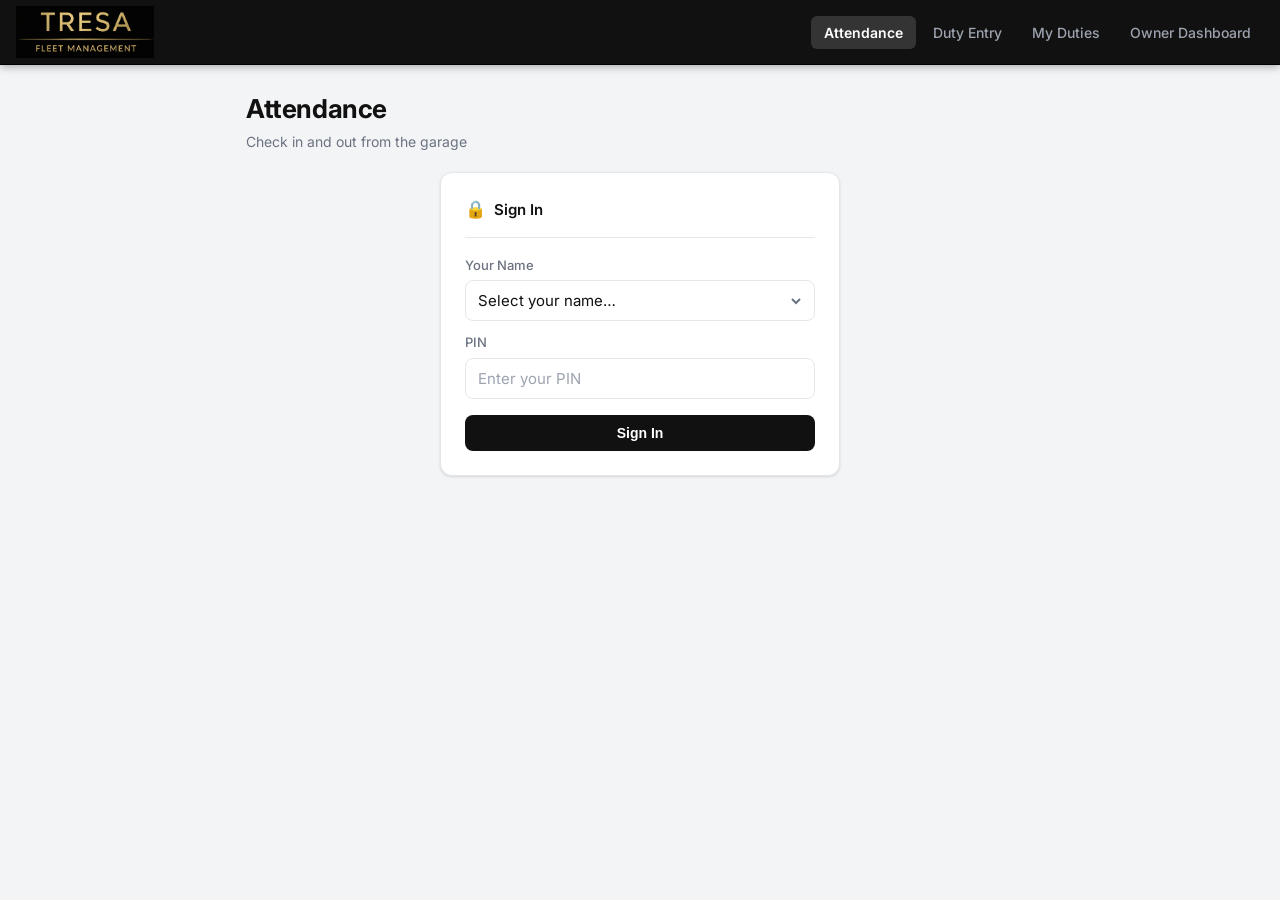
==== commit 783bdc48: "Graduate Attendance to live; reorder and rename nav links Nav order: Attendance | Duty Entry | My Du" ====
--- a/attendance.html
+++ b/attendance.html
@@ -40,16 +40,6 @@
     .log-row:last-child { border-bottom: none; }
     .badge-checkin  { background: #dcfce7; color: #16a34a; padding: 3px 10px; border-radius: 20px; font-weight: 600; font-size: 12px; }
     .badge-checkout { background: #fee2e2; color: #dc2626; padding: 3px 10px; border-radius: 20px; font-weight: 600; font-size: 12px; }
-    .beta-banner {
-      background: #fef3c7;
-      border: 1px solid #f59e0b;
-      border-radius: 8px;
-      padding: 8px 14px;
-      font-size: 12px;
-      color: #92400e;
-      margin-bottom: 16px;
-      text-align: center;
-    }
   </style>
 </head>
 <body>
@@ -60,9 +50,10 @@
       <img src="Branding/Tresa Fleet Logo cropped.png" alt="Tresa Fleet Management" class="brand-logo">
     </a>
     <nav class="nav">
-      <a href="index.html"     class="nav-link">Entry Form</a>
-      <a href="my-duties.html" class="nav-link">My Duties</a>
-      <a href="dashboard.html" class="nav-link">Dashboard</a>
+      <a href="attendance.html" class="nav-link active">Attendance</a>
+      <a href="index.html"      class="nav-link">Duty Entry</a>
+      <a href="my-duties.html"  class="nav-link">My Duties</a>
+      <a href="dashboard.html"  class="nav-link">Owner Dashboard</a>
     </nav>
   </div>
 </header>
@@ -75,7 +66,6 @@
       <p>Check in and out from the garage</p>
     </div>
 
-    <div class="beta-banner">⚠️ Beta — not yet live</div>
 
     <!-- Login card -->
     <div id="loginCard" class="card" style="max-width:400px;margin:0 auto 24px">
